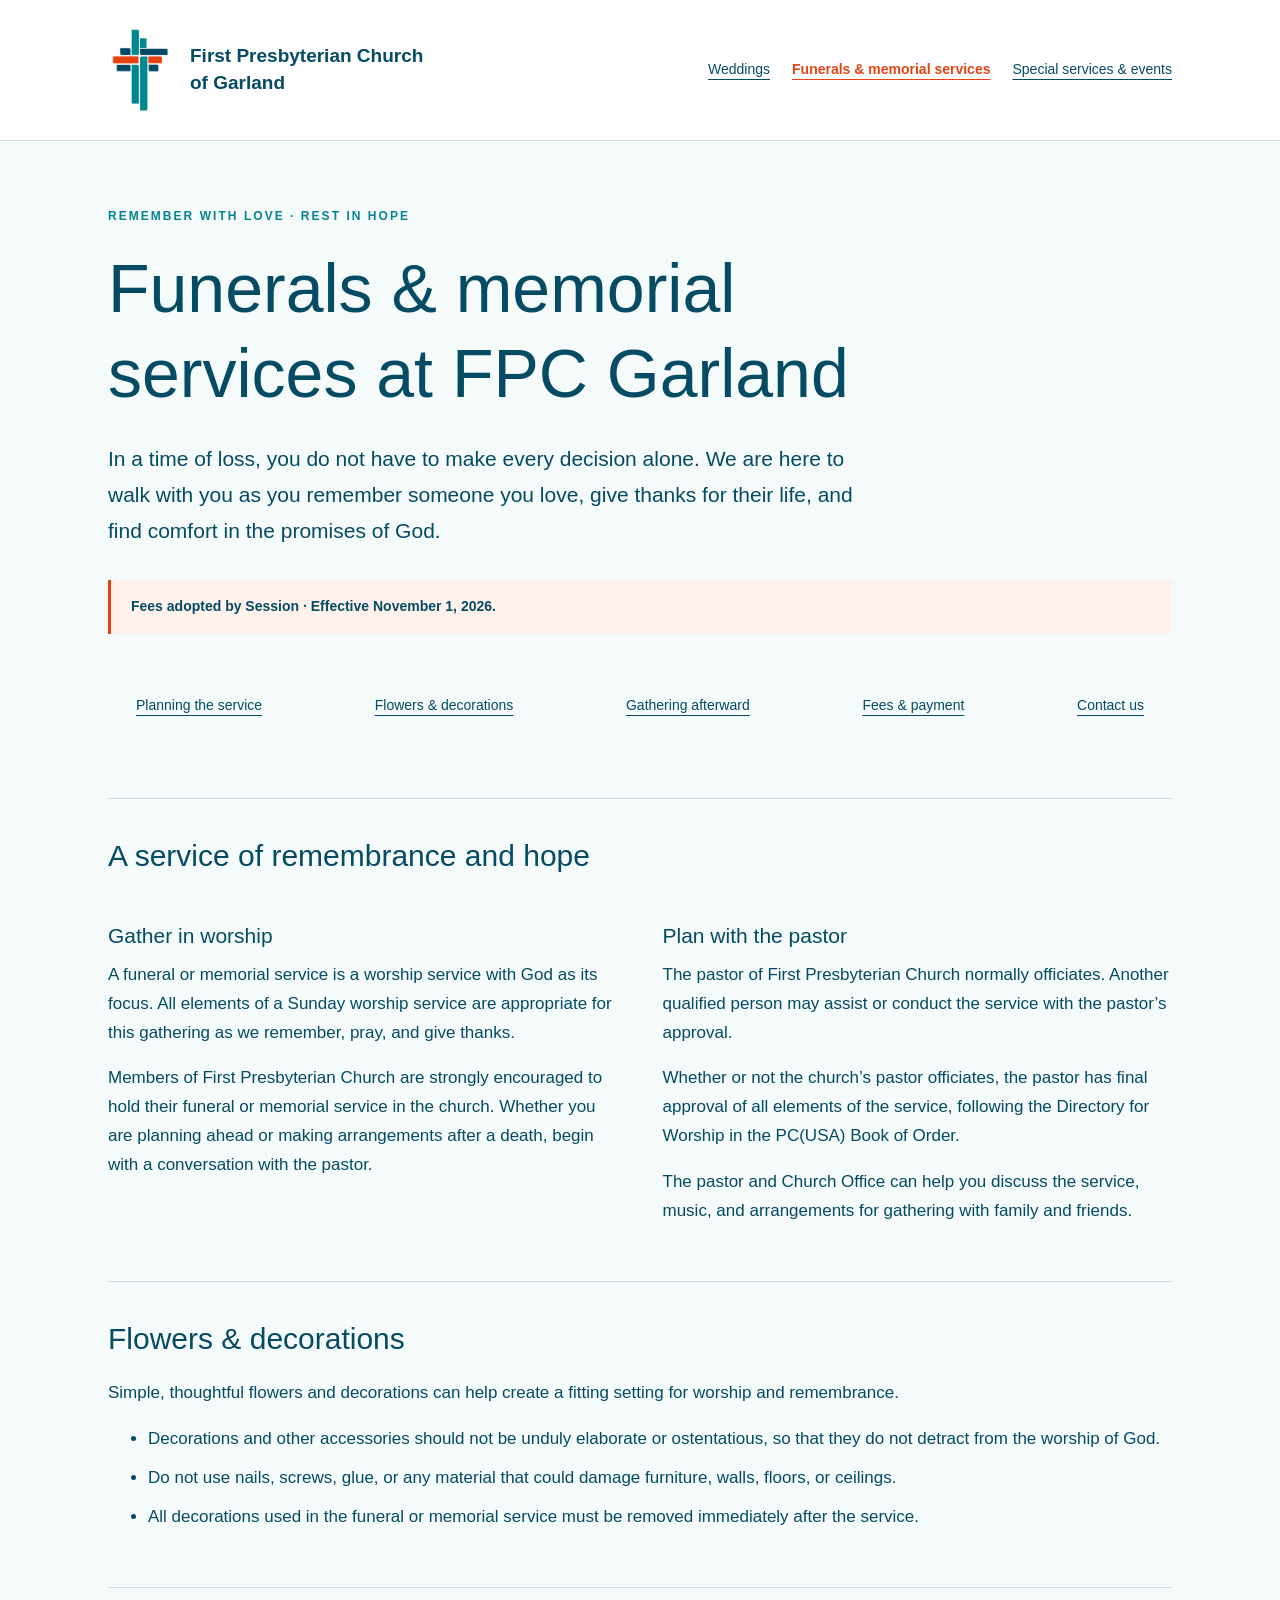
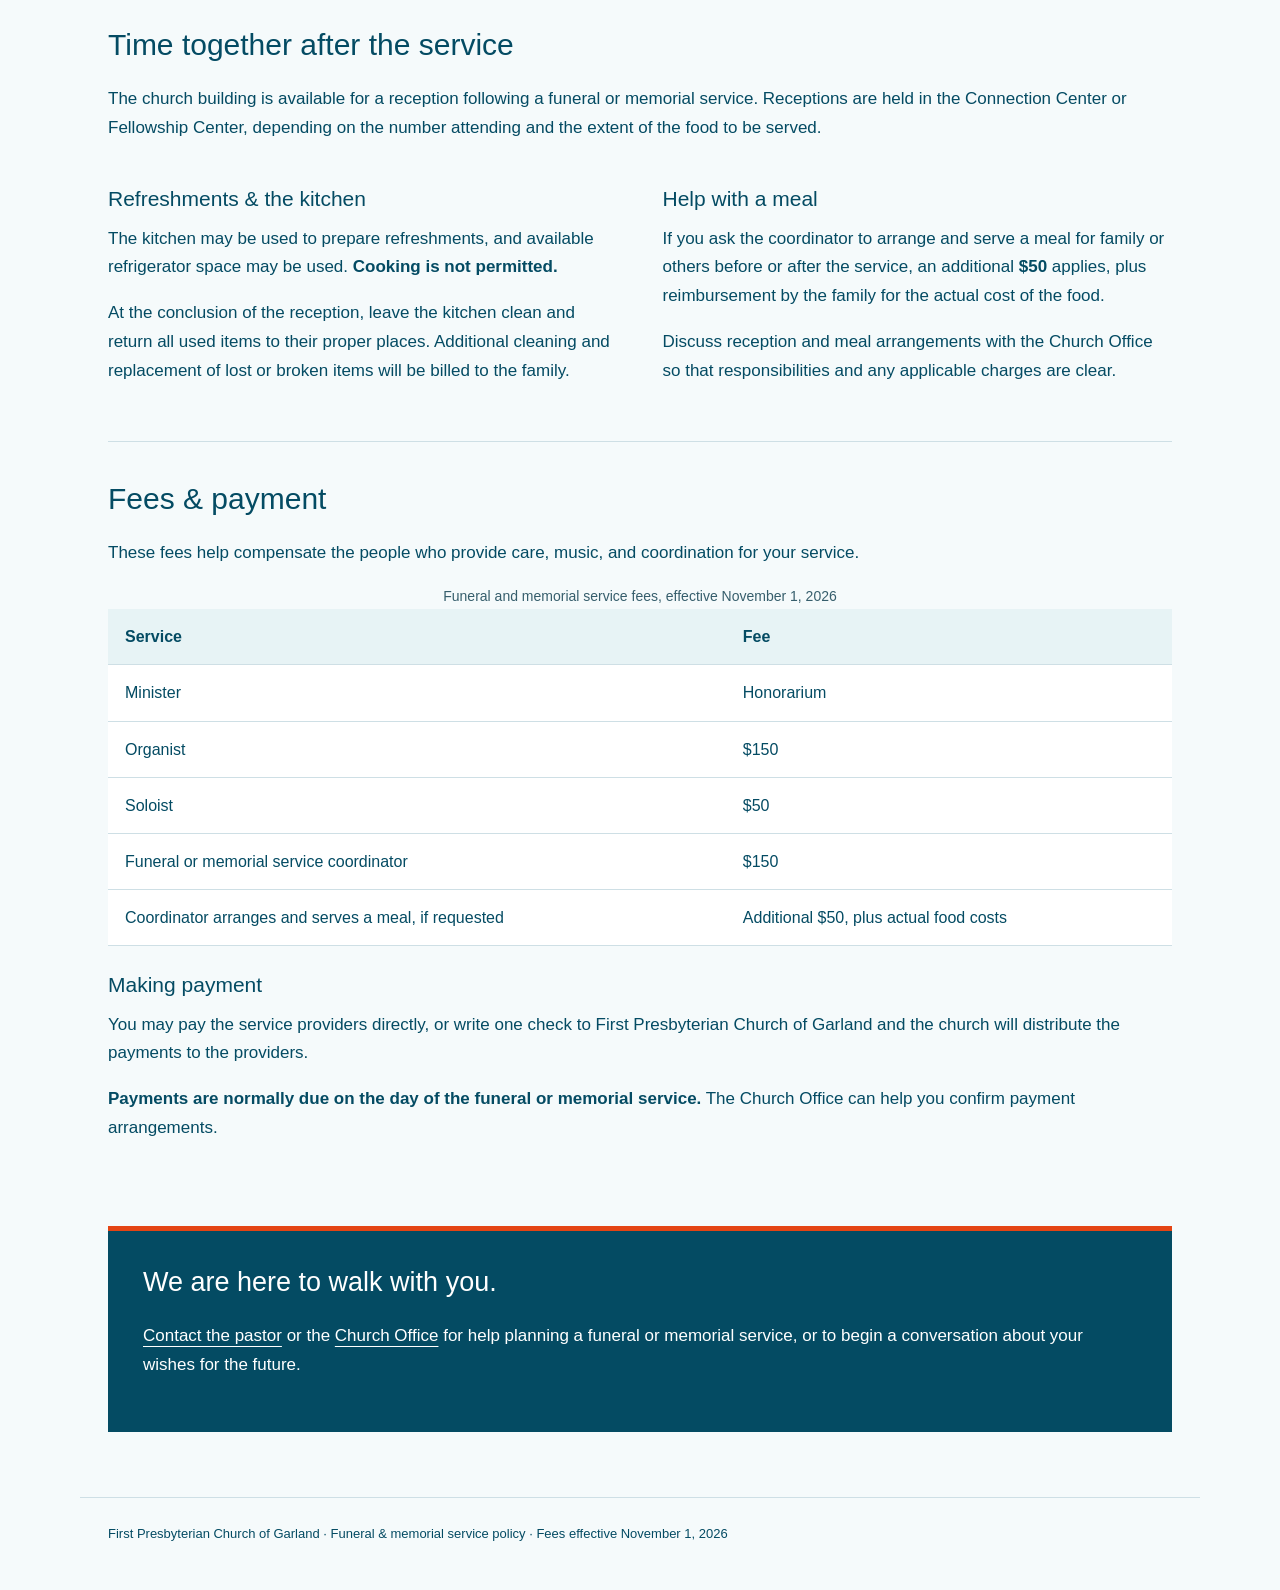
==== funerals.html @ 0f487ca9 "Add files via upload" ====
<!doctype html>
<html lang="en">
<head><meta charset="utf-8"><meta name="viewport" content="width=device-width, initial-scale=1"><meta name="description" content="Planning a funeral or memorial service at First Presbyterian Church of Garland: pastoral care, worship, receptions, and fees."><title>Funerals &amp; Memorial Services | First Presbyterian Church of Garland</title><link rel="stylesheet" href="styles.css"></head>
<body>
<header><nav aria-label="Main navigation"><a class="brand" href="index.html"><img src="church-logo.png" alt="" width="64" height="90"><span>First Presbyterian Church<br>of Garland</span></a><div class="links"><a href="index.html">Weddings</a><a href="funerals.html" aria-current="page">Funerals &amp; memorial services</a><a href="special-events.html">Special services &amp; events</a></div></nav></header>
<main>
<div class="eyebrow">Remember with love · Rest in hope</div>
<h1>Funerals &amp; memorial<br>services at FPC Garland</h1>
<p class="intro">In a time of loss, you do not have to make every decision alone. We are here to walk with you as you remember someone you love, give thanks for their life, and find comfort in the promises of God.</p>
<aside class="notice"><strong>Fees adopted by Session · Effective November 1, 2026.</strong></aside>
<nav class="jump" aria-label="On this page"><a href="#planning">Planning the service</a><a href="#flowers">Flowers &amp; decorations</a><a href="#reception">Gathering afterward</a><a href="#fees">Fees &amp; payment</a><a href="#contact">Contact us</a></nav>
<section id="planning"><h2>A service of remembrance and hope</h2><div class="grid"><div><h3>Gather in worship</h3><p>A funeral or memorial service is a worship service with God as its focus. All elements of a Sunday worship service are appropriate for this gathering as we remember, pray, and give thanks.</p><p>Members of First Presbyterian Church are strongly encouraged to hold their funeral or memorial service in the church. Whether you are planning ahead or making arrangements after a death, begin with a conversation with the pastor.</p></div><div><h3>Plan with the pastor</h3><p>The pastor of First Presbyterian Church normally officiates. Another qualified person may assist or conduct the service with the pastor’s approval.</p><p>Whether or not the church’s pastor officiates, the pastor has final approval of all elements of the service, following the Directory for Worship in the PC(USA) Book of Order.</p><p>The pastor and Church Office can help you discuss the service, music, and arrangements for gathering with family and friends.</p></div></div></section>
<section id="flowers"><h2>Flowers &amp; decorations</h2><p>Simple, thoughtful flowers and decorations can help create a fitting setting for worship and remembrance.</p><ul><li>Decorations and other accessories should not be unduly elaborate or ostentatious, so that they do not detract from the worship of God.</li><li>Do not use nails, screws, glue, or any material that could damage furniture, walls, floors, or ceilings.</li><li>All decorations used in the funeral or memorial service must be removed immediately after the service.</li></ul></section>
<section id="reception"><h2>Time together after the service</h2><p>The church building is available for a reception following a funeral or memorial service. Receptions are held in the Connection Center or Fellowship Center, depending on the number attending and the extent of the food to be served.</p><div class="grid"><div><h3>Refreshments &amp; the kitchen</h3><p>The kitchen may be used to prepare refreshments, and available refrigerator space may be used. <strong>Cooking is not permitted.</strong></p><p>At the conclusion of the reception, leave the kitchen clean and return all used items to their proper places. Additional cleaning and replacement of lost or broken items will be billed to the family.</p></div><div><h3>Help with a meal</h3><p>If you ask the coordinator to arrange and serve a meal for family or others before or after the service, an additional <strong>$50</strong> applies, plus reimbursement by the family for the actual cost of the food.</p><p>Discuss reception and meal arrangements with the Church Office so that responsibilities and any applicable charges are clear.</p></div></div></section>
<section id="fees"><h2>Fees &amp; payment</h2><p>These fees help compensate the people who provide care, music, and coordination for your service.</p><table><caption class="small">Funeral and memorial service fees, effective November 1, 2026</caption><thead><tr><th scope="col">Service</th><th scope="col">Fee</th></tr></thead><tbody><tr><td>Minister</td><td>Honorarium</td></tr><tr><td>Organist</td><td>$150</td></tr><tr><td>Soloist</td><td>$50</td></tr><tr><td>Funeral or memorial service coordinator</td><td>$150</td></tr><tr><td>Coordinator arranges and serves a meal, if requested</td><td>Additional $50, plus actual food costs</td></tr></tbody></table><h3>Making payment</h3><p>You may pay the service providers directly, or write one check to First Presbyterian Church of Garland and the church will distribute the payments to the providers.</p><p><strong>Payments are normally due on the day of the funeral or memorial service.</strong> The Church Office can help you confirm payment arrangements.</p></section>
<div class="callout" id="contact"><h2>We are here to walk with you.</h2><p><a href="mailto:danandersonlittle@gmail.com">Contact the pastor</a> or the <a href="mailto:fpcgarlandtx@gmail.com">Church Office</a> for help planning a funeral or memorial service, or to begin a conversation about your wishes for the future.</p></div>
</main><footer>First Presbyterian Church of Garland · Funeral &amp; memorial service policy · Fees effective November 1, 2026</footer>
</body></html>
---- styles.css ----
:root{--ink:#044b63;--green:#048493;--cream:#f5fafb;--gold:#e44414}*{box-sizing:border-box}body{margin:0;background:var(--cream);color:var(--ink);font:17px/1.7 Corbel,'Segoe UI',Arial,sans-serif}header{border-bottom:1px solid #cedfe5;background:#ffffff}nav{max-width:1120px;margin:auto;padding:25px 28px;display:flex;justify-content:space-between;gap:24px;align-items:center}a{color:inherit;text-underline-offset:5px}nav a{font-size:14px}nav .brand{font-size:16px;font-weight:700;text-decoration:none;max-width:300px;line-height:1.4}.links{display:flex;gap:24px}main{max-width:1120px;margin:auto;padding:65px 28px}.eyebrow{text-transform:uppercase;letter-spacing:.17em;font-size:12px;font-weight:700;color:#048493}h1,h2,h3{font-family:Corbel,'Segoe UI',Arial,sans-serif;line-height:1.25;font-weight:400}h1{font-size:clamp(38px,6vw,68px);max-width:850px;margin:20px 0 25px}h2{font-size:30px;margin:0 0 22px}h3{font-size:21px;margin:26px 0 12px}.intro{font-size:21px;max-width:750px}.notice{border-left:3px solid var(--gold);padding:15px 20px;background:#fff1eb;font-size:14px;margin:32px 0}.jump{display:flex;flex-wrap:wrap;gap:12px 26px;margin:35px 0 55px;font-size:14px}section{border-top:1px solid #cedfe5;padding:38px 0;scroll-margin-top:25px}.grid{display:grid;grid-template-columns:1fr 1fr;gap:45px}.card{background:white;padding:27px;border:1px solid #cedfe5}.card h3{margin-top:0}p{margin:0 0 17px}li{margin-bottom:10px}table{border-collapse:collapse;width:100%;background:#ffffff;font-size:16px}th,td{text-align:left;padding:14px 17px;border-bottom:1px solid #cedfe5;vertical-align:top}th{background:#e7f3f5;font-weight:600}td:last-child{min-width:125px}.small{font-size:14px;color:#365e6c}.callout{background:var(--green);color:#ffffff;padding:35px;margin-top:28px}.callout h2{font-size:27px}footer{max-width:1120px;margin:auto;padding:25px 28px 45px;font-size:13px;border-top:1px solid #cedfe5}@media(max-width:650px){nav{align-items:flex-start;flex-direction:column}.grid{grid-template-columns:1fr;gap:20px}main{padding-top:40px}th,td{padding:12px 10px;font-size:14px}}@media print{nav,.jump{display:none}main{padding:10px}body{background:white;font-size:11pt}h1{font-size:30pt}section{break-inside:avoid}.notice{background:white}.callout{background:white;color:black}a{text-decoration:none}}

nav a[aria-current='page']{color:#e44414;font-weight:700}.callout{background:#044b63;border-top:5px solid #e44414}h1,h2,h3{color:#044b63}.callout h2{color:white}a:hover{color:#e44414}a:focus-visible{outline:3px solid #048493;outline-offset:5px}.eyebrow{font-weight:700}


nav .brand{display:flex;align-items:center;gap:18px;max-width:390px;font-size:19px}nav .brand img{width:64px;height:90px;object-fit:contain;flex-shrink:0}@media(max-width:650px){nav .brand{font-size:18px}nav .brand img{width:50px;height:70px}}


header .links{flex-wrap:wrap;gap:12px 22px}header .links a{white-space:nowrap}@media(max-width:900px){header nav{align-items:flex-start;flex-direction:column}}
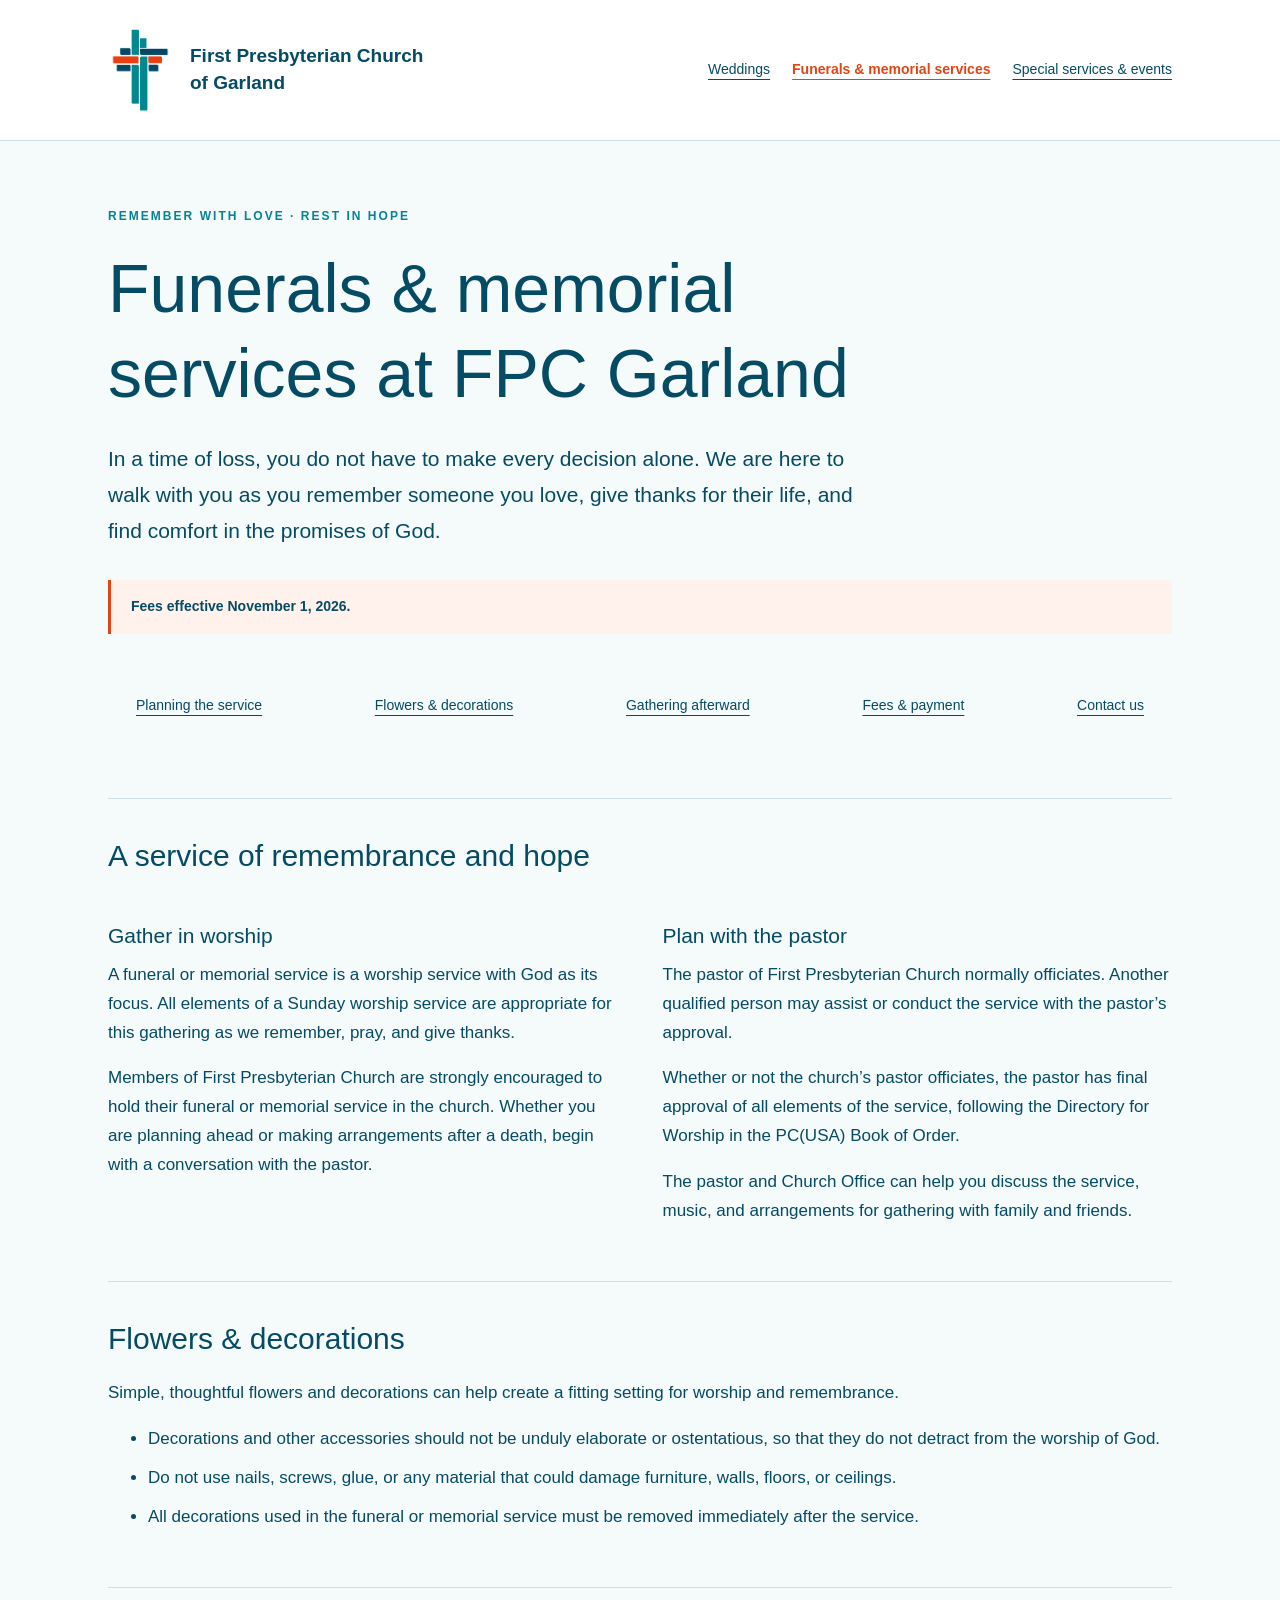
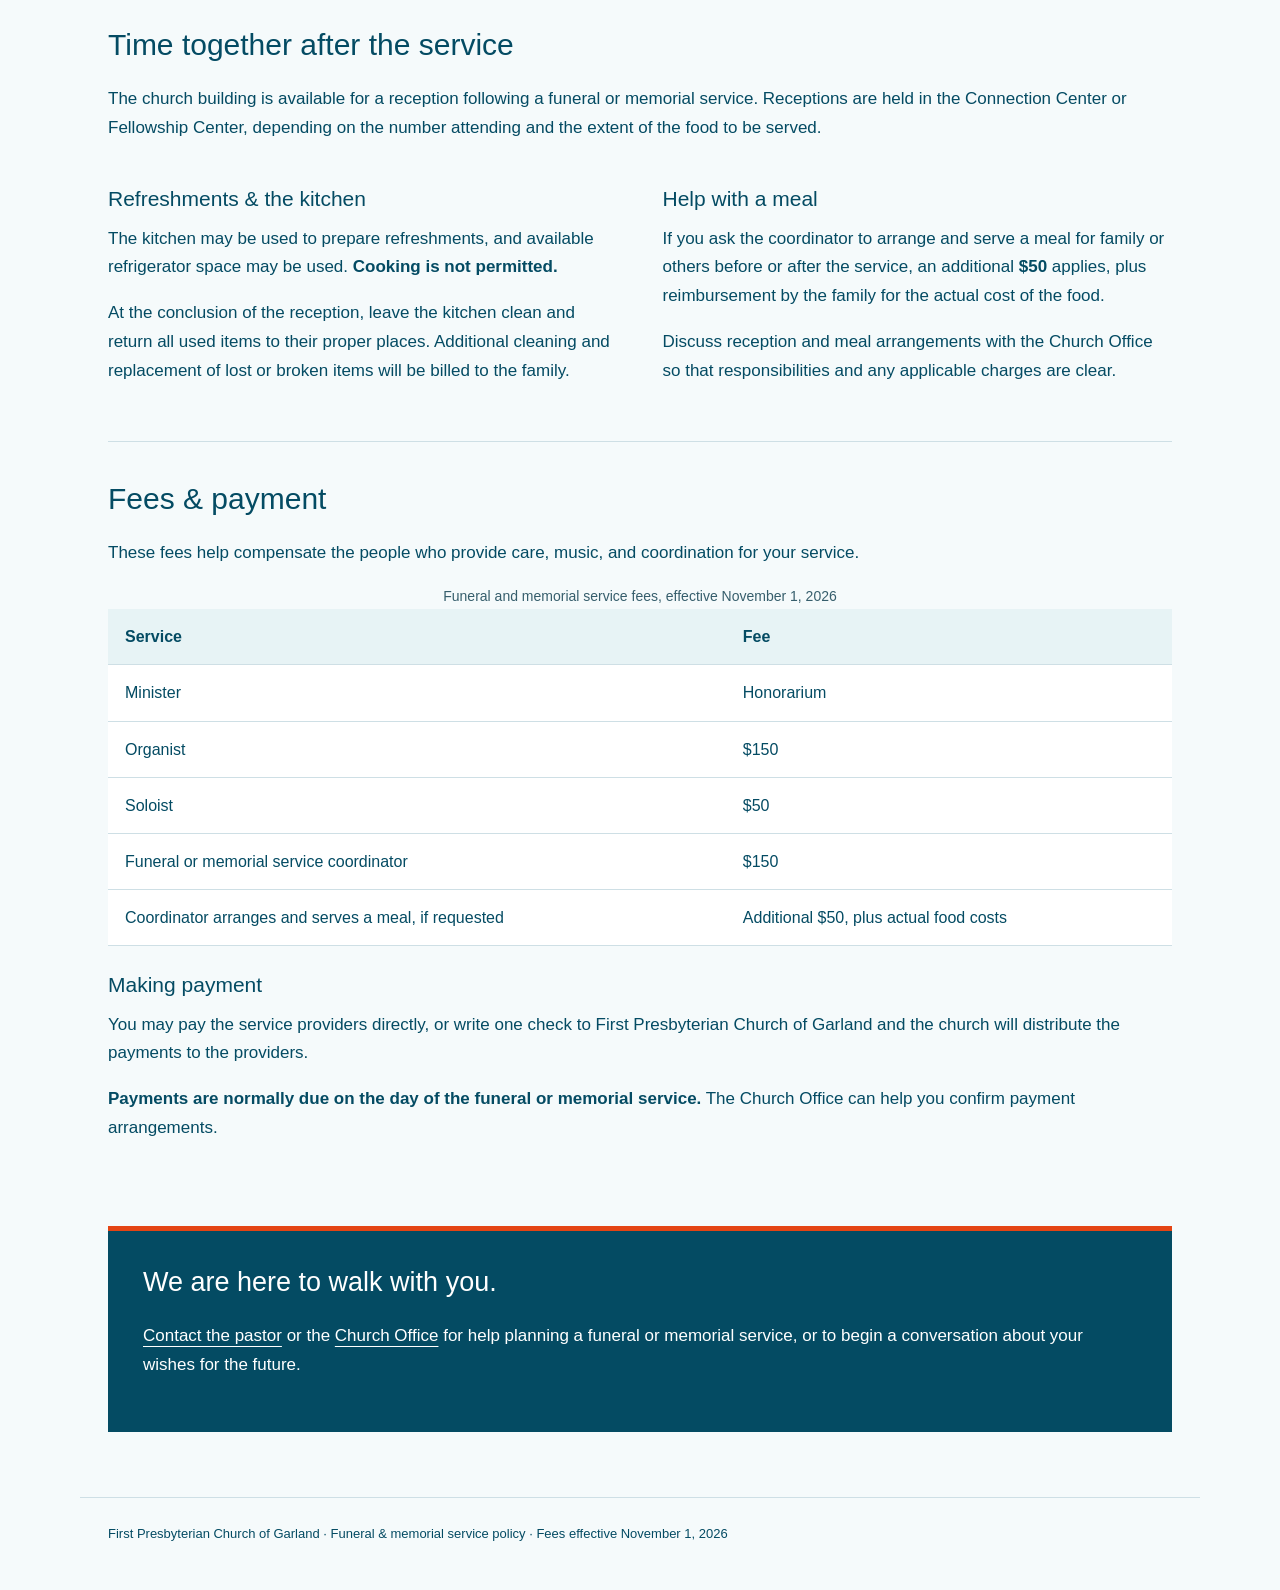
==== commit b7db0c1c: "Add files via upload" ====
--- a/funerals.html
+++ b/funerals.html
@@ -7,7 +7,7 @@
 <div class="eyebrow">Remember with love · Rest in hope</div>
 <h1>Funerals &amp; memorial<br>services at FPC Garland</h1>
 <p class="intro">In a time of loss, you do not have to make every decision alone. We are here to walk with you as you remember someone you love, give thanks for their life, and find comfort in the promises of God.</p>
-<aside class="notice"><strong>Fees adopted by Session · Effective November 1, 2026.</strong></aside>
+<aside class="notice"><strong>Fees effective November 1, 2026.</strong></aside>
 <nav class="jump" aria-label="On this page"><a href="#planning">Planning the service</a><a href="#flowers">Flowers &amp; decorations</a><a href="#reception">Gathering afterward</a><a href="#fees">Fees &amp; payment</a><a href="#contact">Contact us</a></nav>
 <section id="planning"><h2>A service of remembrance and hope</h2><div class="grid"><div><h3>Gather in worship</h3><p>A funeral or memorial service is a worship service with God as its focus. All elements of a Sunday worship service are appropriate for this gathering as we remember, pray, and give thanks.</p><p>Members of First Presbyterian Church are strongly encouraged to hold their funeral or memorial service in the church. Whether you are planning ahead or making arrangements after a death, begin with a conversation with the pastor.</p></div><div><h3>Plan with the pastor</h3><p>The pastor of First Presbyterian Church normally officiates. Another qualified person may assist or conduct the service with the pastor’s approval.</p><p>Whether or not the church’s pastor officiates, the pastor has final approval of all elements of the service, following the Directory for Worship in the PC(USA) Book of Order.</p><p>The pastor and Church Office can help you discuss the service, music, and arrangements for gathering with family and friends.</p></div></div></section>
 <section id="flowers"><h2>Flowers &amp; decorations</h2><p>Simple, thoughtful flowers and decorations can help create a fitting setting for worship and remembrance.</p><ul><li>Decorations and other accessories should not be unduly elaborate or ostentatious, so that they do not detract from the worship of God.</li><li>Do not use nails, screws, glue, or any material that could damage furniture, walls, floors, or ceilings.</li><li>All decorations used in the funeral or memorial service must be removed immediately after the service.</li></ul></section>
@@ -21,3 +21,4 @@
 
 
 
+
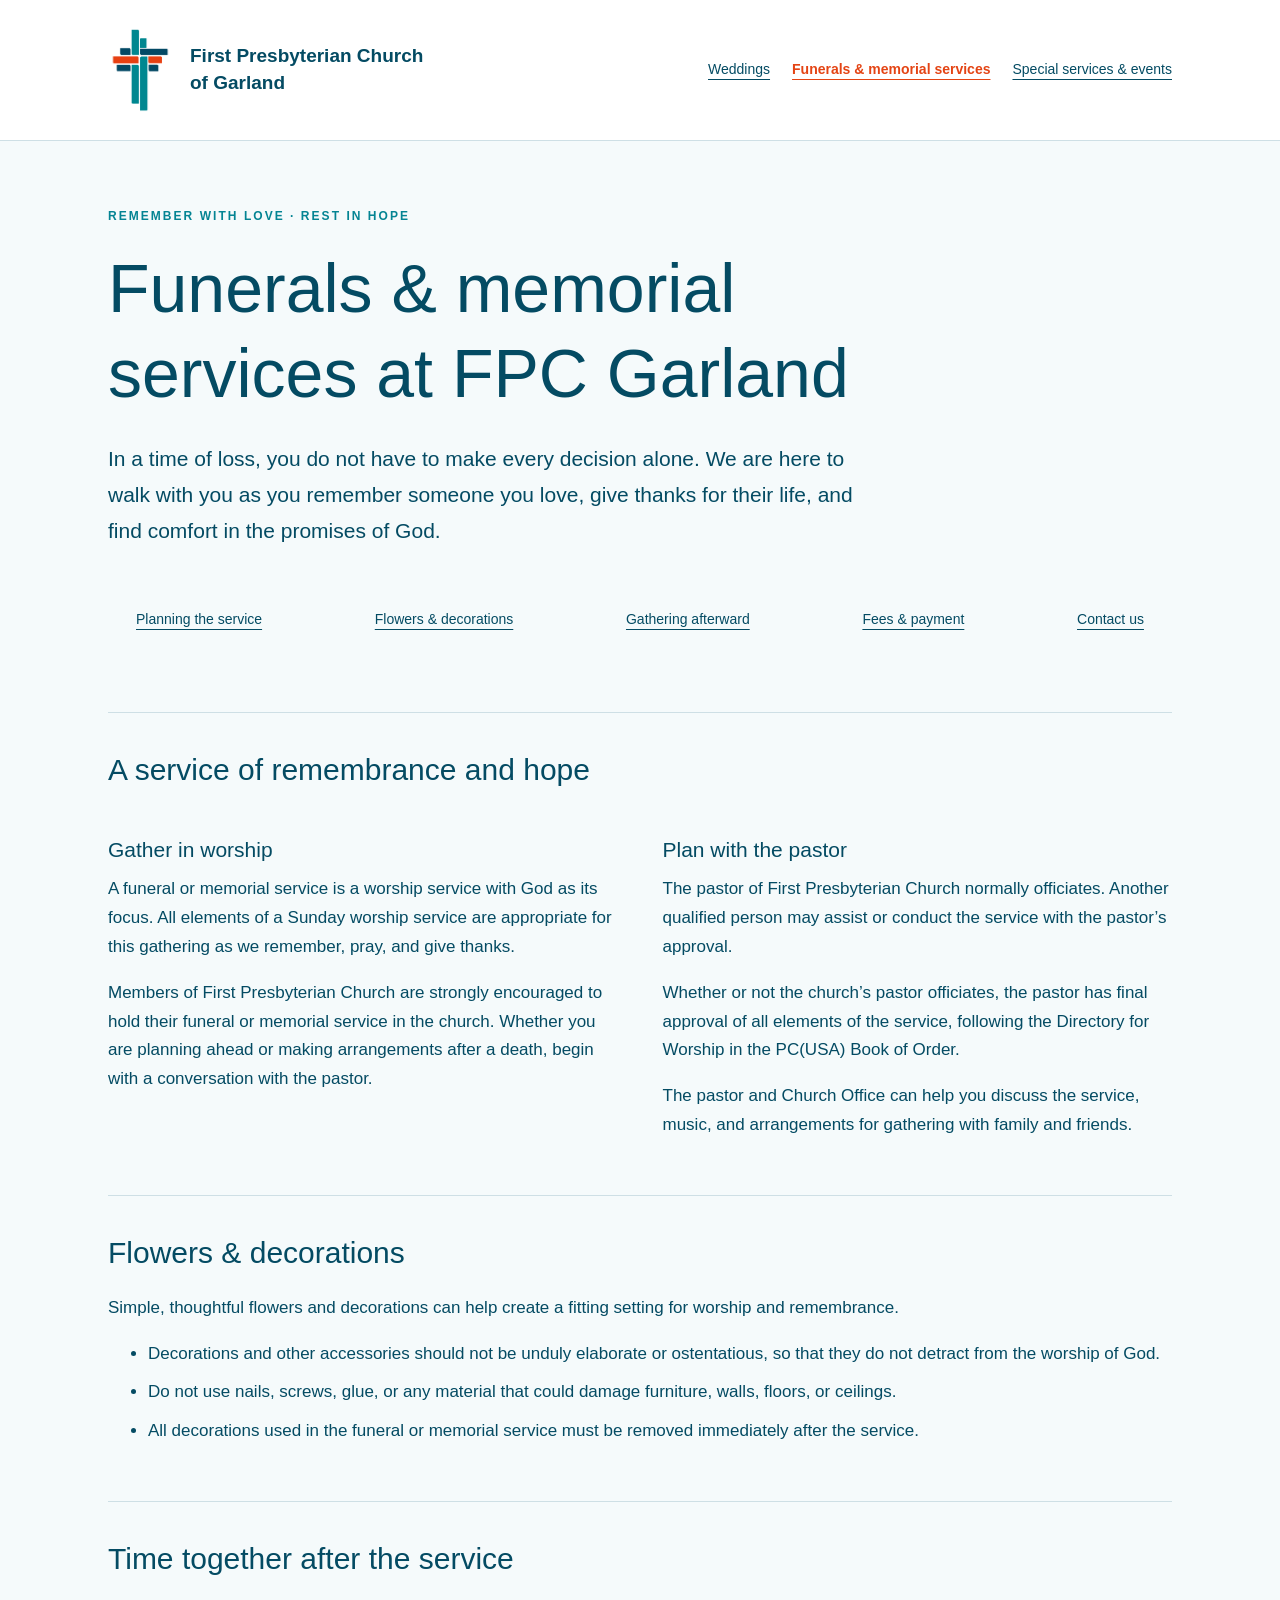
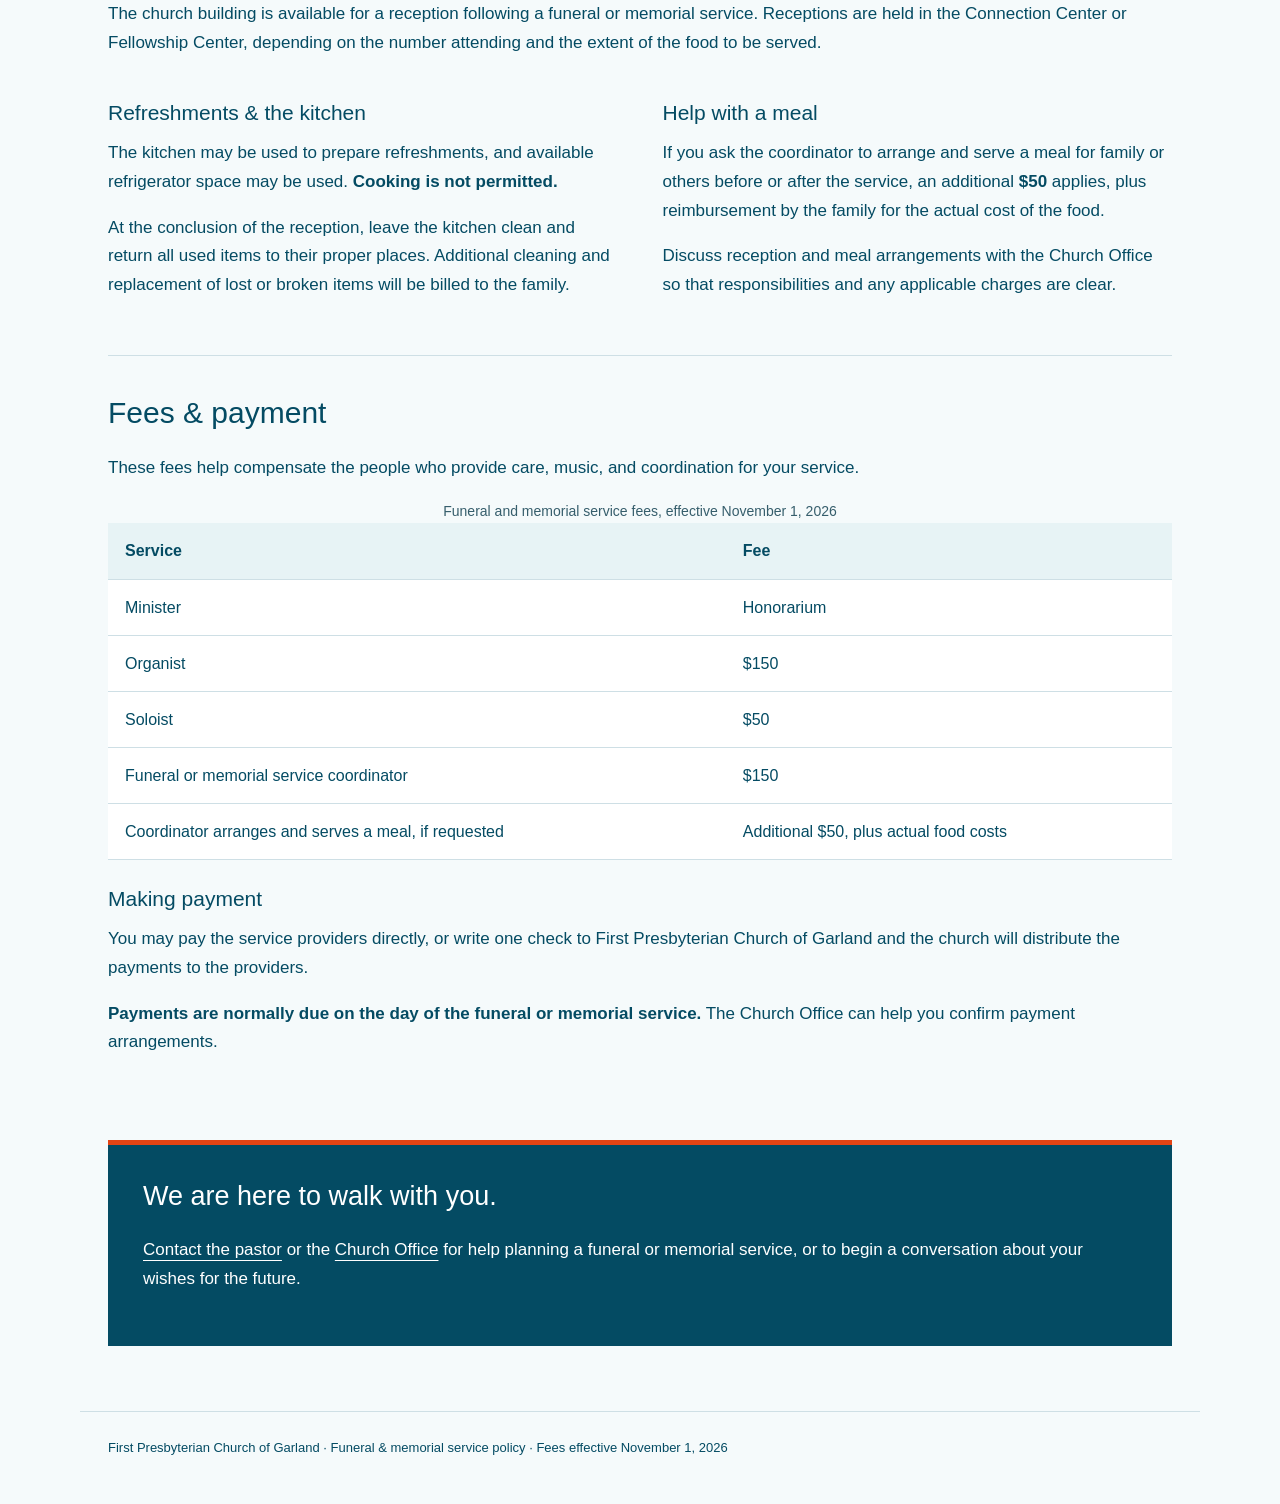
==== commit 3dc64efb: "Add files via upload" ====
--- a/funerals.html
+++ b/funerals.html
@@ -7,7 +7,7 @@
 <div class="eyebrow">Remember with love · Rest in hope</div>
 <h1>Funerals &amp; memorial<br>services at FPC Garland</h1>
 <p class="intro">In a time of loss, you do not have to make every decision alone. We are here to walk with you as you remember someone you love, give thanks for their life, and find comfort in the promises of God.</p>
-<aside class="notice"><strong>Fees effective November 1, 2026.</strong></aside>
+
 <nav class="jump" aria-label="On this page"><a href="#planning">Planning the service</a><a href="#flowers">Flowers &amp; decorations</a><a href="#reception">Gathering afterward</a><a href="#fees">Fees &amp; payment</a><a href="#contact">Contact us</a></nav>
 <section id="planning"><h2>A service of remembrance and hope</h2><div class="grid"><div><h3>Gather in worship</h3><p>A funeral or memorial service is a worship service with God as its focus. All elements of a Sunday worship service are appropriate for this gathering as we remember, pray, and give thanks.</p><p>Members of First Presbyterian Church are strongly encouraged to hold their funeral or memorial service in the church. Whether you are planning ahead or making arrangements after a death, begin with a conversation with the pastor.</p></div><div><h3>Plan with the pastor</h3><p>The pastor of First Presbyterian Church normally officiates. Another qualified person may assist or conduct the service with the pastor’s approval.</p><p>Whether or not the church’s pastor officiates, the pastor has final approval of all elements of the service, following the Directory for Worship in the PC(USA) Book of Order.</p><p>The pastor and Church Office can help you discuss the service, music, and arrangements for gathering with family and friends.</p></div></div></section>
 <section id="flowers"><h2>Flowers &amp; decorations</h2><p>Simple, thoughtful flowers and decorations can help create a fitting setting for worship and remembrance.</p><ul><li>Decorations and other accessories should not be unduly elaborate or ostentatious, so that they do not detract from the worship of God.</li><li>Do not use nails, screws, glue, or any material that could damage furniture, walls, floors, or ceilings.</li><li>All decorations used in the funeral or memorial service must be removed immediately after the service.</li></ul></section>
@@ -22,3 +22,4 @@
 
 
 
+
